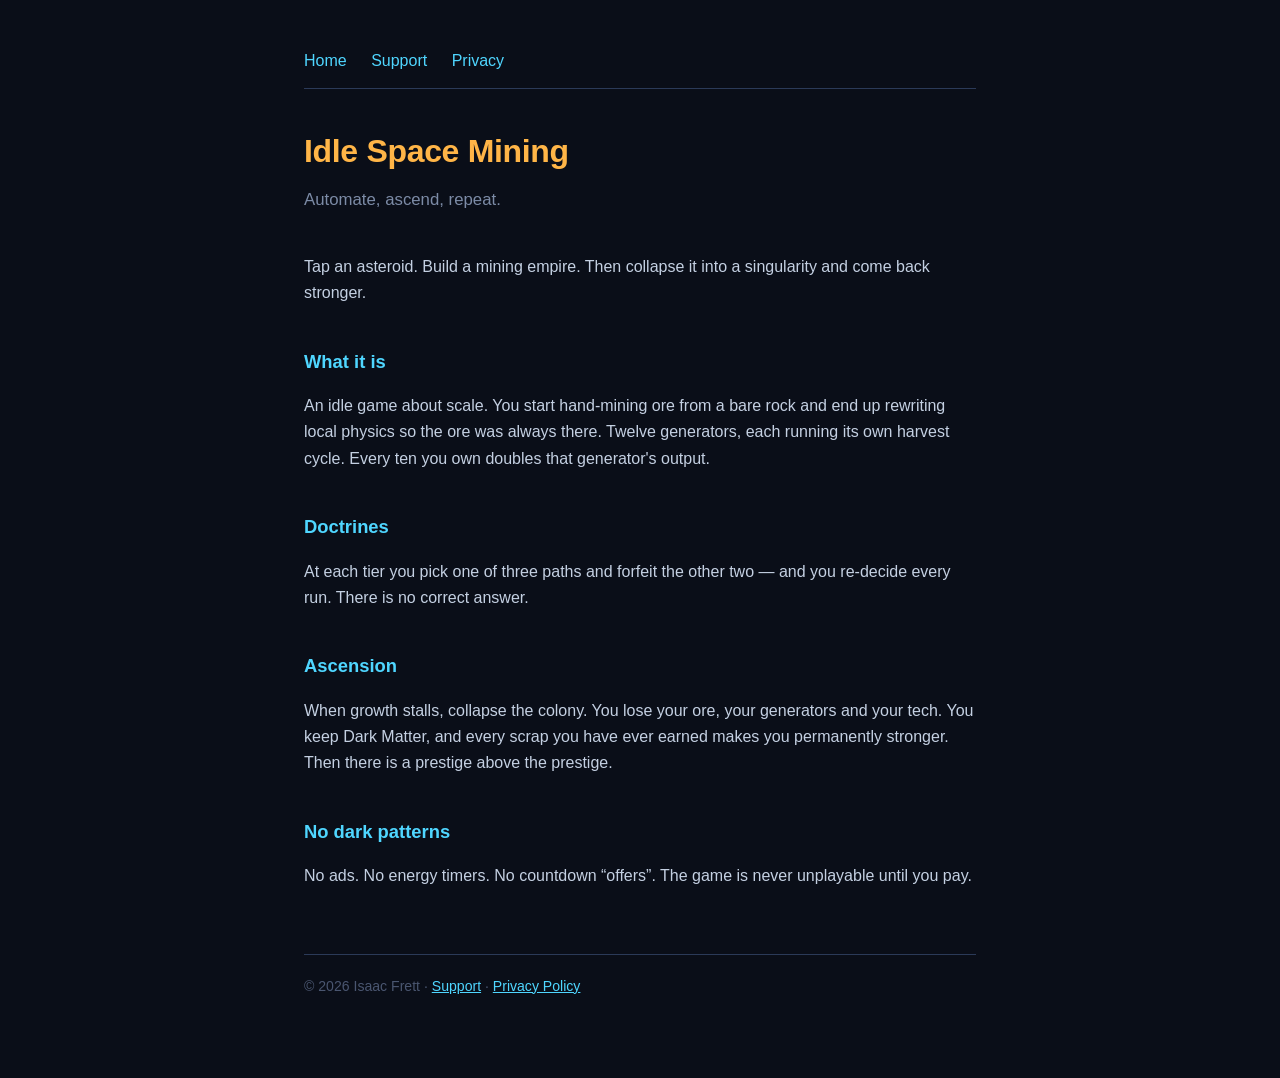
==== index.html @ 153ccc9e "Idle Space Mining website: landing, support, privacy policy" ====
<!doctype html>
<html lang="en">
<head>
<meta charset="utf-8">
<meta name="viewport" content="width=device-width, initial-scale=1">
<title>Idle Space Mining</title>
<link rel="stylesheet" href="style.css">
</head>
<body>
<div class="wrap">
  <nav>
    <a href="index.html">Home</a>
    <a href="support.html">Support</a>
    <a href="privacy.html">Privacy</a>
  </nav>

  <h1>Idle Space Mining</h1>
  <p class="sub">Automate, ascend, repeat.</p>

  <p>Tap an asteroid. Build a mining empire. Then collapse it into a singularity and come
  back stronger.</p>

  <h2>What it is</h2>
  <p>An idle game about scale. You start hand-mining ore from a bare rock and end up
  rewriting local physics so the ore was always there. Twelve generators, each running its
  own harvest cycle. Every ten you own doubles that generator's output.</p>

  <h2>Doctrines</h2>
  <p>At each tier you pick one of three paths and forfeit the other two &mdash; and you
  re-decide every run. There is no correct answer.</p>

  <h2>Ascension</h2>
  <p>When growth stalls, collapse the colony. You lose your ore, your generators and your
  tech. You keep Dark Matter, and every scrap you have ever earned makes you permanently
  stronger. Then there is a prestige above the prestige.</p>

  <h2>No dark patterns</h2>
  <p>No ads. No energy timers. No countdown &ldquo;offers&rdquo;. The game is never
  unplayable until you pay.</p>

  <footer>
    &copy; 2026 Isaac Frett &middot;
    <a href="support.html">Support</a> &middot;
    <a href="privacy.html">Privacy Policy</a>
  </footer>
</div>
</body>
</html>
---- style.css ----
:root { color-scheme: dark; }
* { box-sizing: border-box; }
body {
  margin: 0; padding: 0;
  background: #0a0e18; color: #dce6f5;
  font: 16px/1.65 -apple-system, BlinkMacSystemFont, "Segoe UI", Helvetica, Arial, sans-serif;
}
.wrap { max-width: 720px; margin: 0 auto; padding: 48px 24px 80px; }
h1 { font-size: 2rem; color: #ffb547; margin: 0 0 8px; letter-spacing: -0.01em; }
h2 { font-size: 1.15rem; color: #4fd6ff; margin: 40px 0 10px; }
.sub { color: #7c8ba6; margin: 0 0 40px; font-size: 1.05rem; }
a { color: #4fd6ff; }
p, li { color: #c4d0e2; }
code { background: #141c2e; padding: 2px 6px; border-radius: 4px; font-size: 0.9em; }
nav { border-bottom: 1px solid #2b3a58; padding-bottom: 14px; margin-bottom: 36px; }
nav a { margin-right: 20px; text-decoration: none; font-weight: 500; }
footer { margin-top: 64px; padding-top: 20px; border-top: 1px solid #2b3a58; color: #4a5670; font-size: 0.88rem; }
.card { background: #141c2e; border: 1px solid #2b3a58; border-radius: 12px; padding: 18px 22px; margin: 14px 0; }
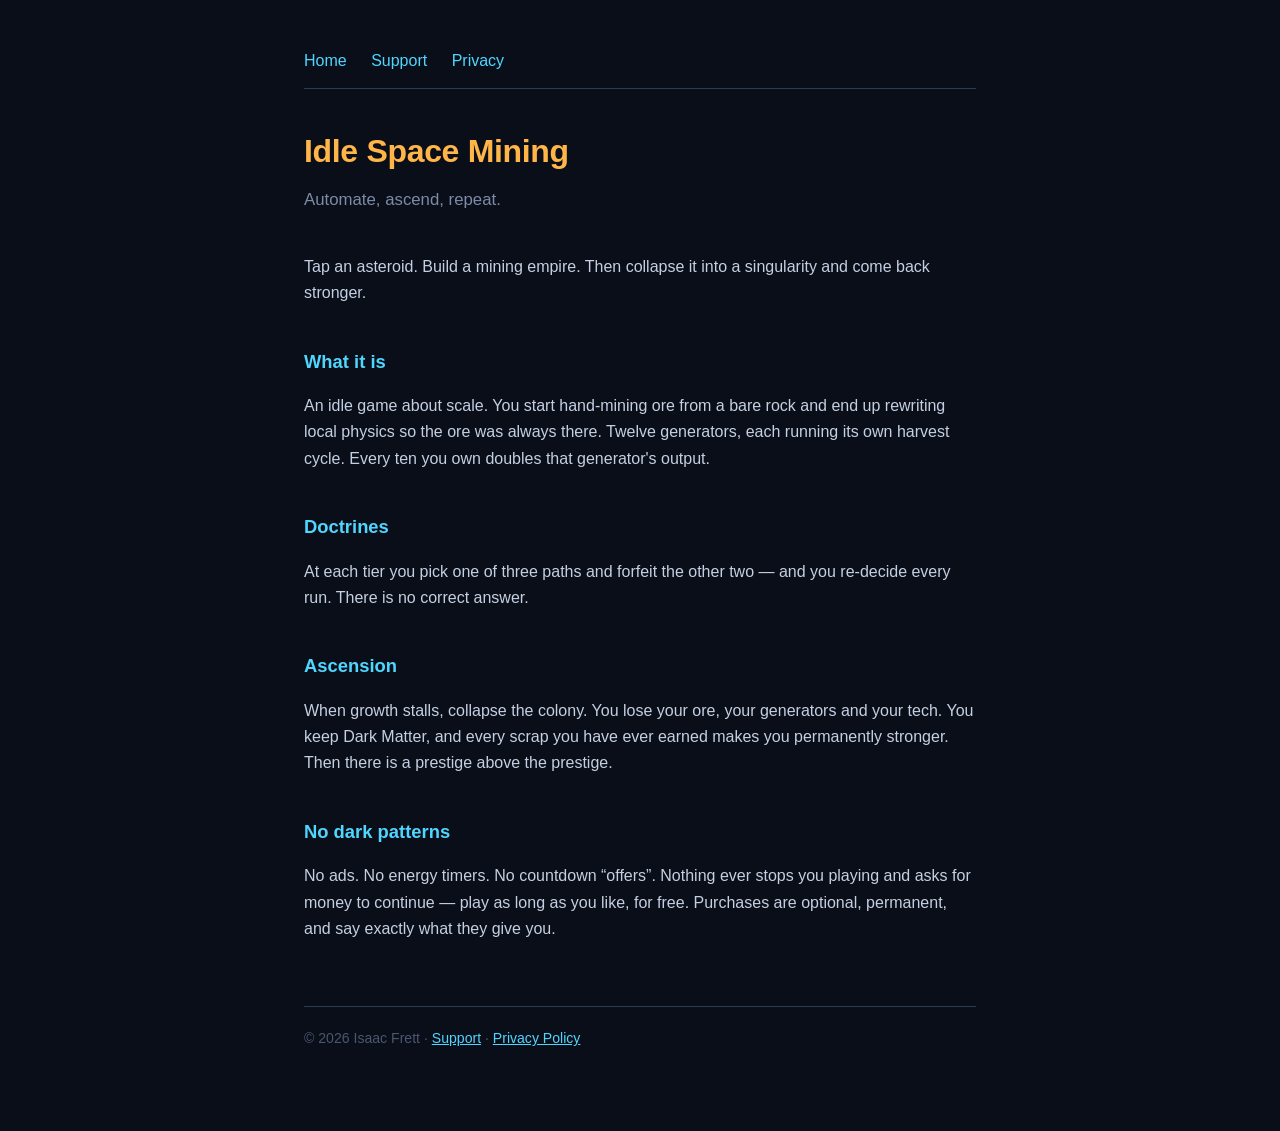
==== commit 3a6ded7c: "Support email -> idlespacemining@gmail.com; clearer 'no dark patterns' copy" ====
--- a/index.html
+++ b/index.html
@@ -35,8 +35,9 @@
   stronger. Then there is a prestige above the prestige.</p>
 
   <h2>No dark patterns</h2>
-  <p>No ads. No energy timers. No countdown &ldquo;offers&rdquo;. The game is never
-  unplayable until you pay.</p>
+  <p>No ads. No energy timers. No countdown &ldquo;offers&rdquo;. Nothing ever stops you
+  playing and asks for money to continue &mdash; play as long as you like, for free.
+  Purchases are optional, permanent, and say exactly what they give you.</p>
 
   <footer>
     &copy; 2026 Isaac Frett &middot;
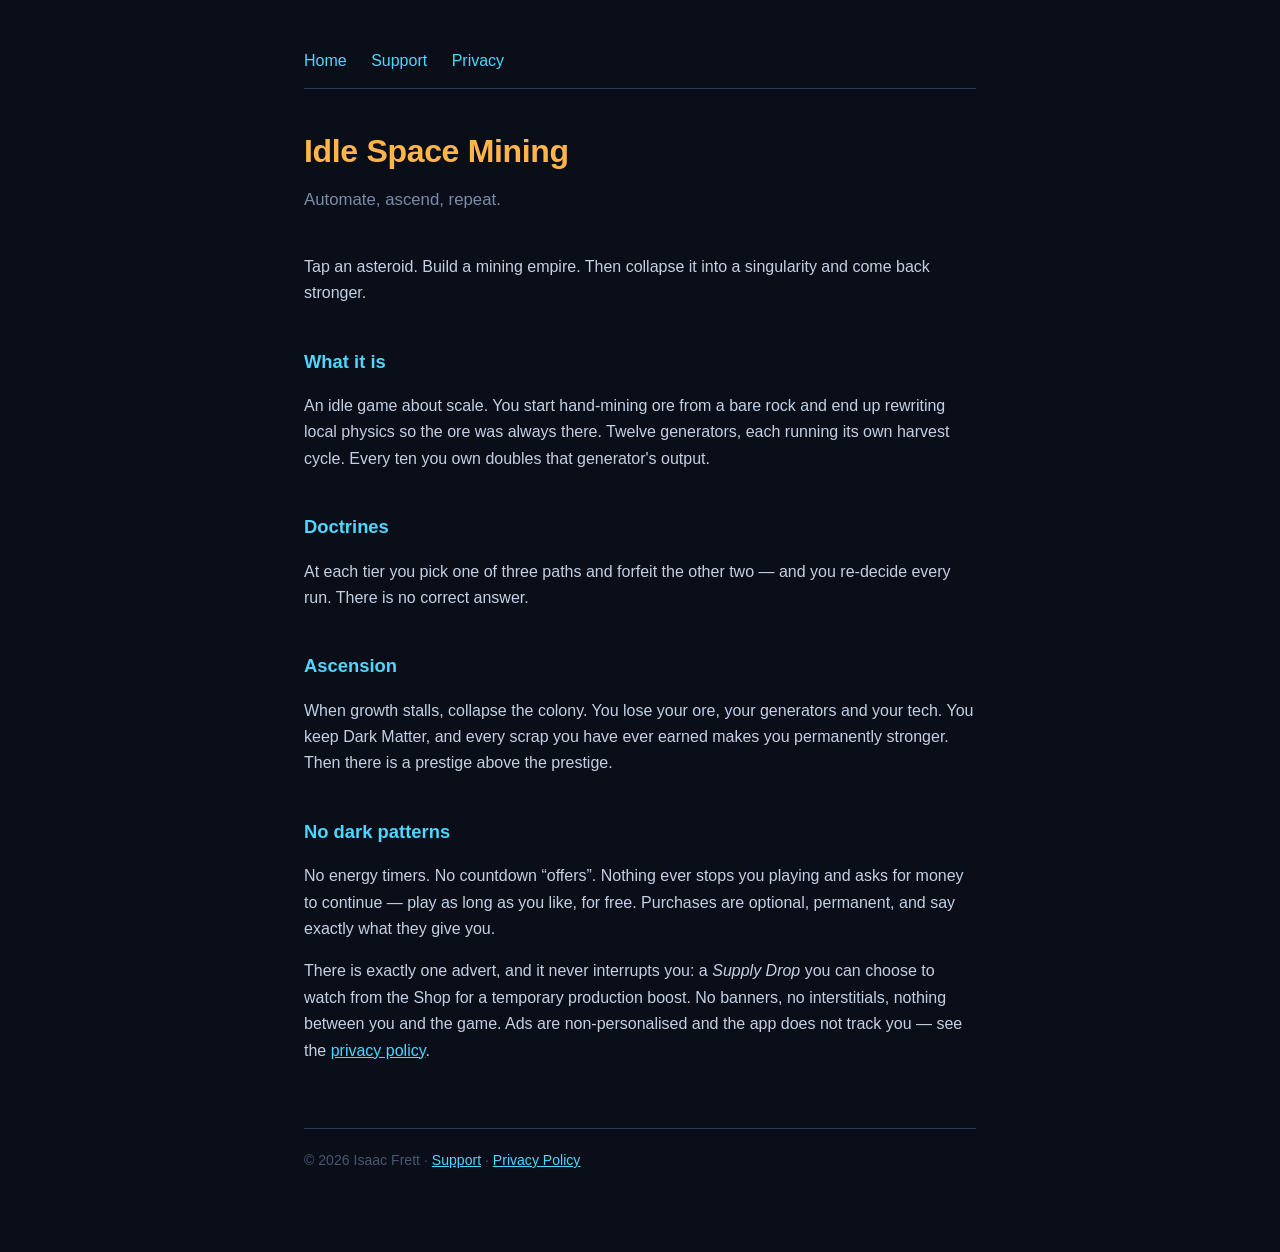
==== commit d8b390f0: "Privacy policy: the app now serves one rewarded ad Version 1.1 adds an optional Supply Drop reward v" ====
--- a/index.html
+++ b/index.html
@@ -35,9 +35,13 @@
   stronger. Then there is a prestige above the prestige.</p>
 
   <h2>No dark patterns</h2>
-  <p>No ads. No energy timers. No countdown &ldquo;offers&rdquo;. Nothing ever stops you
-  playing and asks for money to continue &mdash; play as long as you like, for free.
-  Purchases are optional, permanent, and say exactly what they give you.</p>
+  <p>No energy timers. No countdown &ldquo;offers&rdquo;. Nothing ever stops you playing and
+  asks for money to continue &mdash; play as long as you like, for free. Purchases are
+  optional, permanent, and say exactly what they give you.</p>
+  <p>There is exactly one advert, and it never interrupts you: a <em>Supply Drop</em> you can
+  choose to watch from the Shop for a temporary production boost. No banners, no
+  interstitials, nothing between you and the game. Ads are non-personalised and the app does
+  not track you &mdash; see the <a href="privacy.html">privacy policy</a>.</p>
 
   <footer>
     &copy; 2026 Isaac Frett &middot;
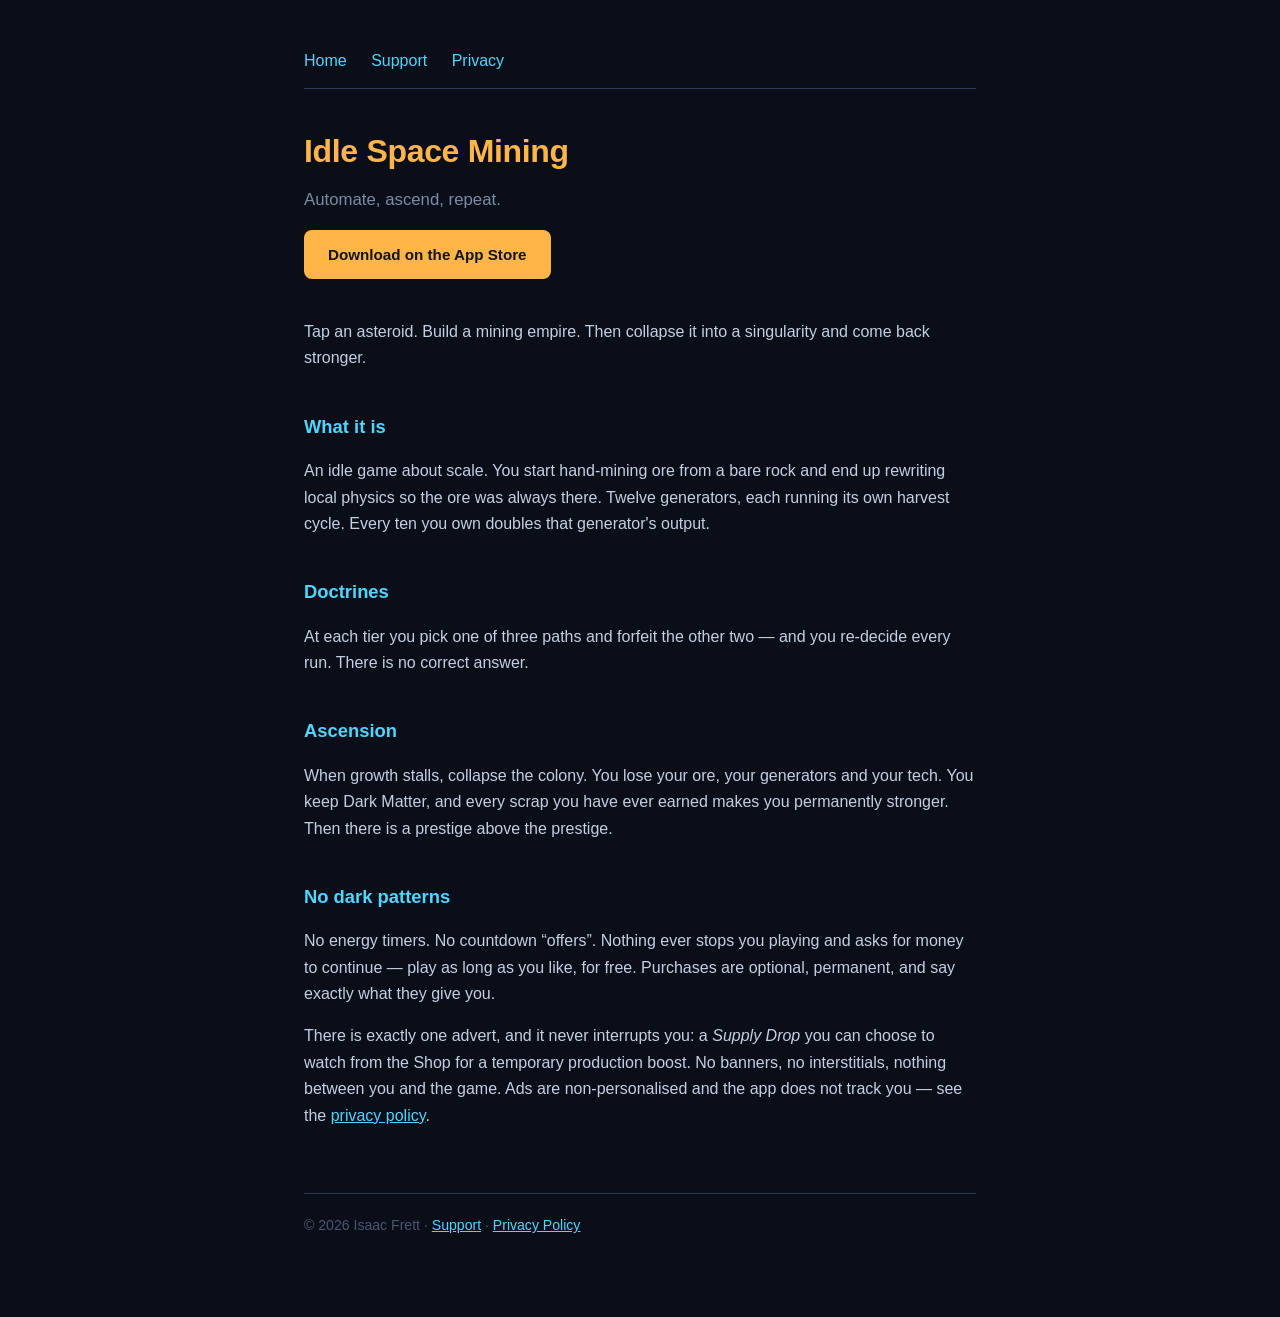
==== commit 325fc170: "Link the App Store under the tagline The site had no route to the listing at all.  Co-Authored-By: C" ====
--- a/index.html
+++ b/index.html
@@ -16,6 +16,10 @@
 
   <h1>Idle Space Mining</h1>
   <p class="sub">Automate, ascend, repeat.</p>
+
+  <p class="store">
+    <a class="store-link" href="https://apps.apple.com/us/app/idle-space-mining/id6790513254?ct=website">Download on the App&nbsp;Store</a>
+  </p>
 
   <p>Tap an asteroid. Build a mining empire. Then collapse it into a singularity and come
   back stronger.</p>
--- a/style.css
+++ b/style.css
@@ -16,3 +16,19 @@
 nav a { margin-right: 20px; text-decoration: none; font-weight: 500; }
 footer { margin-top: 64px; padding-top: 20px; border-top: 1px solid #2b3a58; color: #4a5670; font-size: 0.88rem; }
 .card { background: #141c2e; border: 1px solid #2b3a58; border-radius: 12px; padding: 18px 22px; margin: 14px 0; }
+
+/* App Store link. Uses the h1 amber as a fill rather than the body link cyan,
+   so it reads as the page's action rather than another navigation link. */
+.store { margin: -24px 0 40px; }
+.store-link {
+  display: inline-block;
+  padding: 12px 24px;
+  border-radius: 8px;
+  background: #ffb547;
+  color: #10141c;
+  font-weight: 700;
+  font-size: 0.95rem;
+  text-decoration: none;
+}
+.store-link:hover { background: #ffc46b; }
+.store-link:focus-visible { outline: 3px solid #4fd6ff; outline-offset: 3px; }
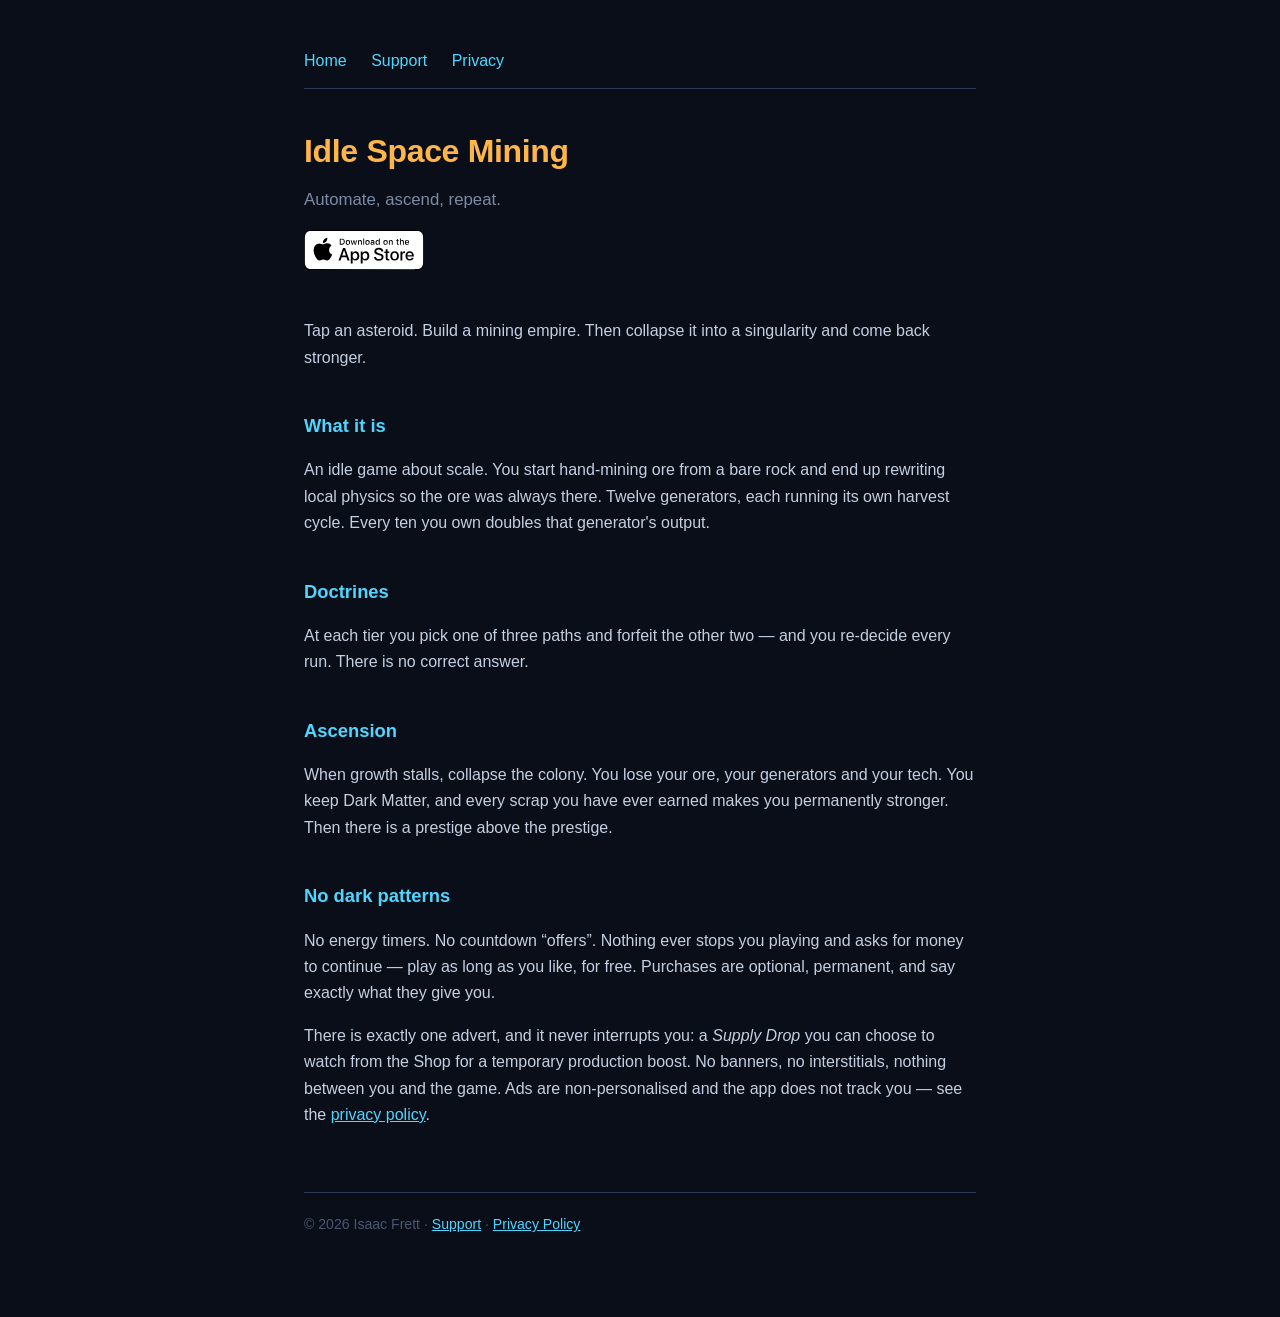
==== commit 5bffabc3: "Use Apple's official App Store badge Replaces the text link with the current 'Download on the App St" ====
--- a/index.html
+++ b/index.html
@@ -18,7 +18,9 @@
   <p class="sub">Automate, ascend, repeat.</p>
 
   <p class="store">
-    <a class="store-link" href="https://apps.apple.com/us/app/idle-space-mining/id6790513254?ct=website">Download on the App&nbsp;Store</a>
+    <a class="badge" href="https://apps.apple.com/us/app/idle-space-mining/id6790513254?ct=website">
+      <img src="assets/app-store-badge.svg" alt="Download Idle Space Mining on the App Store" width="120" height="40">
+    </a>
   </p>
 
   <p>Tap an asteroid. Build a mining empire. Then collapse it into a singularity and come
--- a/style.css
+++ b/style.css
@@ -17,18 +17,10 @@
 footer { margin-top: 64px; padding-top: 20px; border-top: 1px solid #2b3a58; color: #4a5670; font-size: 0.88rem; }
 .card { background: #141c2e; border: 1px solid #2b3a58; border-radius: 12px; padding: 18px 22px; margin: 14px 0; }
 
-/* App Store link. Uses the h1 amber as a fill rather than the body link cyan,
-   so it reads as the page's action rather than another navigation link. */
+/* Apple's official App Store badge, used unmodified per Apple's marketing
+   guidelines: scaled proportionally only, and given the required clear space of
+   at least one quarter of the badge height on every side. */
+.badge { display: inline-block; line-height: 0; }
+.badge img { height: 40px; width: auto; display: block; }
+.badge:focus-visible { outline: 3px solid #4fd6ff; outline-offset: 6px; border-radius: 6px; }
 .store { margin: -24px 0 40px; }
-.store-link {
-  display: inline-block;
-  padding: 12px 24px;
-  border-radius: 8px;
-  background: #ffb547;
-  color: #10141c;
-  font-weight: 700;
-  font-size: 0.95rem;
-  text-decoration: none;
-}
-.store-link:hover { background: #ffc46b; }
-.store-link:focus-visible { outline: 3px solid #4fd6ff; outline-offset: 3px; }
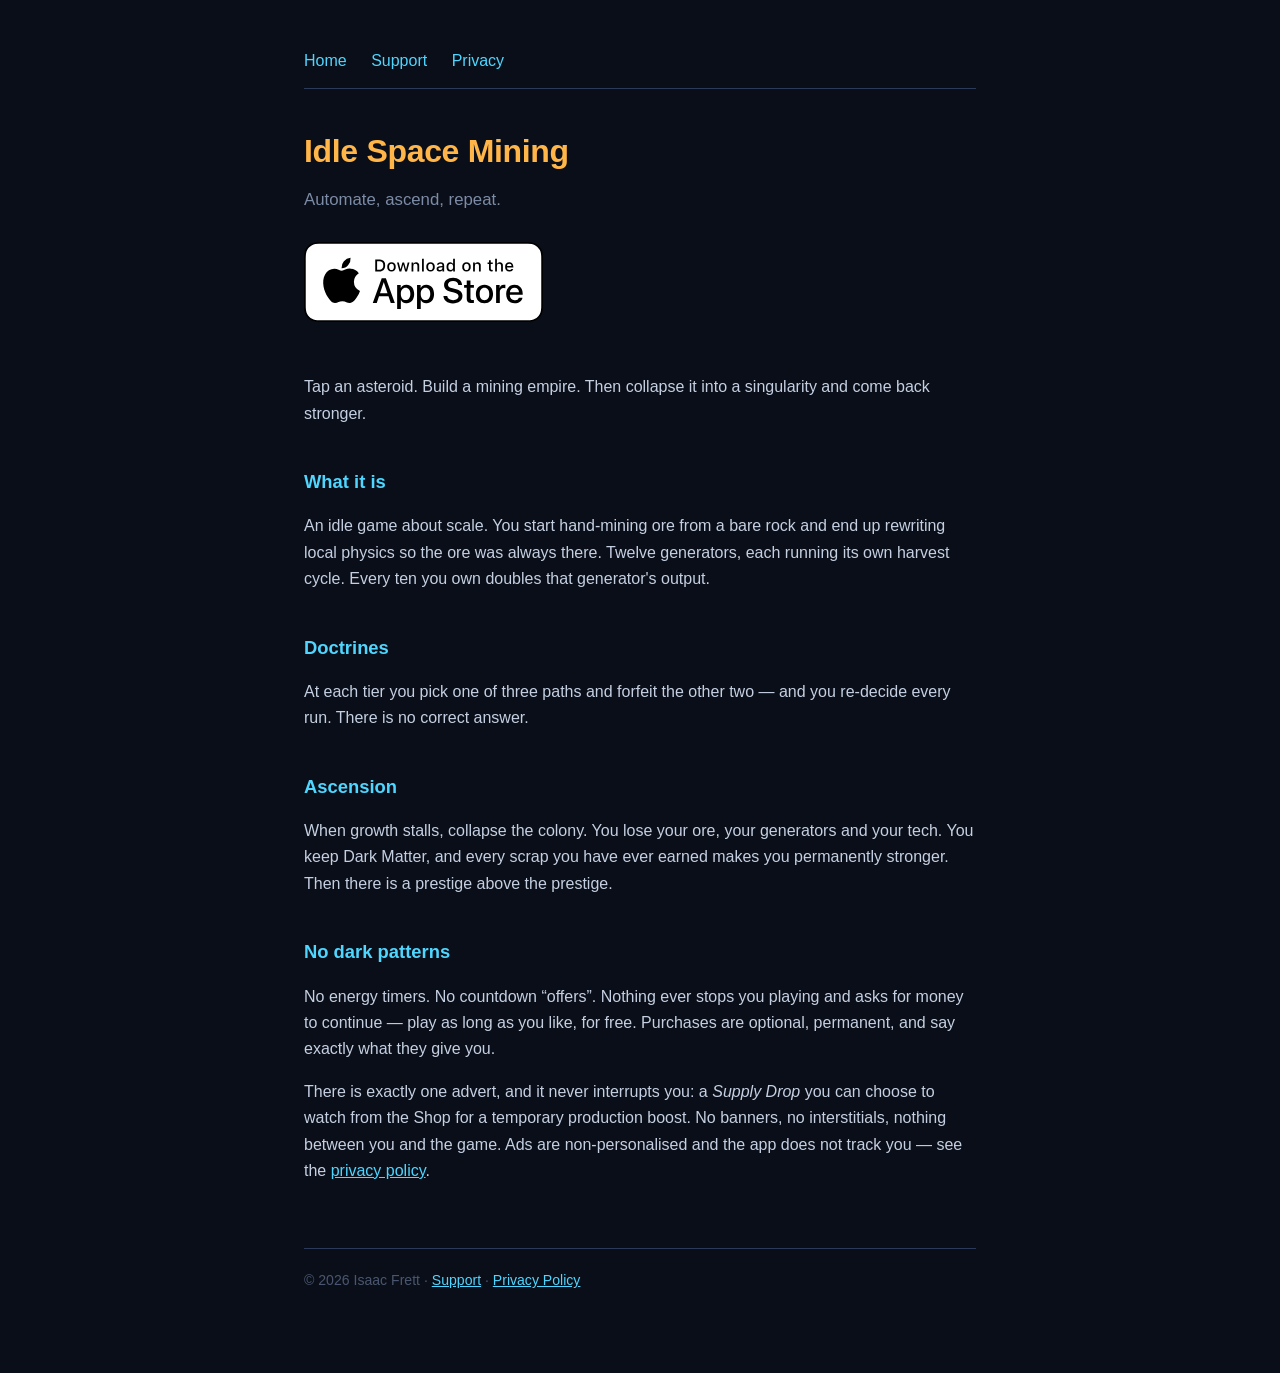
==== commit a92fc1d0: "Double the App Store badge to 80px At 40px it read as a footnote rather than the page's primary acti" ====
--- a/index.html
+++ b/index.html
@@ -19,7 +19,7 @@
 
   <p class="store">
     <a class="badge" href="https://apps.apple.com/us/app/idle-space-mining/id6790513254?ct=website">
-      <img src="assets/app-store-badge.svg" alt="Download Idle Space Mining on the App Store" width="120" height="40">
+      <img src="assets/app-store-badge.svg" alt="Download Idle Space Mining on the App Store" width="240" height="80">
     </a>
   </p>
 
--- a/style.css
+++ b/style.css
@@ -21,6 +21,7 @@
    guidelines: scaled proportionally only, and given the required clear space of
    at least one quarter of the badge height on every side. */
 .badge { display: inline-block; line-height: 0; }
-.badge img { height: 40px; width: auto; display: block; }
-.badge:focus-visible { outline: 3px solid #4fd6ff; outline-offset: 6px; border-radius: 6px; }
-.store { margin: -24px 0 40px; }
+.badge img { height: 80px; width: auto; max-width: 100%; display: block; }
+@media (max-width: 380px) { .badge img { height: 64px; } }
+.badge:focus-visible { outline: 3px solid #4fd6ff; outline-offset: 20px; border-radius: 6px; }
+.store { margin: -12px 0 44px; }
